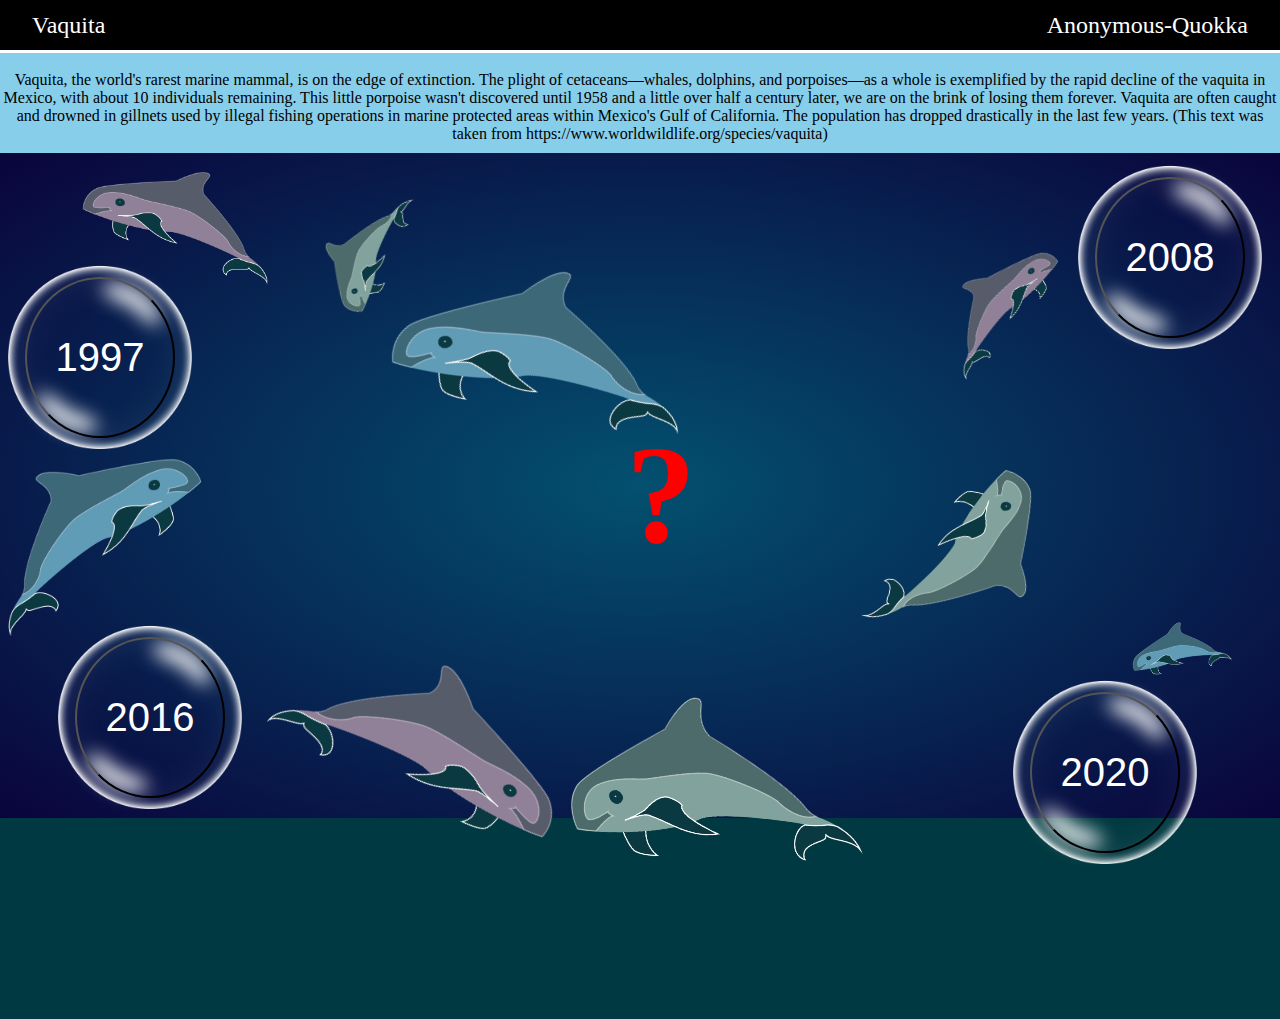
==== index.html @ 41e2b5fb "Vaquita logo update" ====
<!DOCTYPE html>
<html lang="en" dir="ltr">
  <head>
    <meta charset="utf-8">
    <title>The Vaquita Counter</title>
    <link rel="stylesheet" type="text/css" href="css/style.css">
    <script src="https://code.jquery.com/jquery-3.4.1.min.js"></script>
    <script src = "js/scripts.js" defer></script>
  </head>
  <body>
    <div id="heading">
      <div id="heading_holder">
        <p>Vaquita</p>
        <p>Anonymous-Quokka</p>
      </div>
    </div>
    <div id="content">
      <p>
        <br>
        Vaquita, the world's rarest marine mammal, is on the edge of
        extinction. The plight of cetaceans—whales, dolphins, and
        porpoises—as a whole is exemplified by the rapid decline of
        the vaquita in Mexico, with about 10 individuals remaining.
        This little porpoise wasn't discovered until 1958 and a little
        over half a century later, we are on the brink of losing them
        forever. Vaquita are often caught and drowned in gillnets used
        by illegal fishing operations in marine protected areas within
        Mexico's Gulf of California. The population has dropped
        drastically in the last few years. (This text was taken from
        https://www.worldwildlife.org/species/vaquita)
      </p>
    </div>
    <div id="vaquitas">
      <img src="img/vaquita-purple.png" id="purple1">
      <img src="img/vaquita-blue.png" id="blue1">
      <img src="img/vaquita-green.png" id="green1">

      <img src="img/vaquita-purple.png" id="purple2">
      <img src="img/vaquita-blue.png" id="blue2">
      <img src="img/vaquita-green.png" id="green2">

      <img src="img/vaquita-purple.png" id="purple3">
      <img src="img/vaquita-blue.png" id="blue3">
      <img src="img/vaquita-green.png" id="green3">
    </div>
    <div class="buttons">
      <div id="bubble1">
        <div class="bubble_button">
          <button id="button1">1997</button>
          <img src="img/bubble.png" alt="a bubble">
        </div>
      </div>

      <div id="bubble2">
        <div class="bubble_button">
          <img src="img/bubble.png" alt="a bubble">
          <button id="button2">2008</button>
        </div>
      </div>

      <div id="bubble3">
        <div class="bubble_button">
          <img src="img/bubble.png" alt="a bubble">
          <button id="button3">2016</button>
        </div>
      </div>

      <div id="bubble4">
        <div class="bubble_button">
          <img src="img/bubble.png" alt="a bubble">
          <button id="button4">2020</button>
        </div>
      </div>

    </div>
    <div id="media">
      <div id="counter_bubble">
        <h1>?</h1>
      </div>
    </div>
  </body>
</html>
---- css/style.css ----
body {
  margin: 0px;
  width: 100%;
  height: 100%;
  background-color: #003941;
}

#heading {
  background-color: black; /*Color for all heading*/
  height: 50px;
  width: 100%;
  border-bottom: solid white 3px;
  position: fixed; /*keeps the element from moving with scroll*/
  top: 0px;
  z-index: 1; /*prevent the elements below from overlapping the heading*/
}

#heading_holder {
  width: 95%;
  color: white;
  text-emphasis: bold;
  font-size: auto;
  display: flex; /*sets up for special layout*/
  justify-content: space-between; /*displays el's on same line but opp sides*/
  padding-top: 0%;
  font-size: 150%;
  margin-left: 2.5%;
}

#heading_holder p {
  margin: 1% 0%;
  font-size: 100%;
}

#content {
  background-color: skyblue;
  text-align: center;
  margin: 0px;
  margin-top: 53px; /*pushes element below #heading*/
  height: 100px;

}

#media {
  text-align: center;
  margin-left: 0px;
  width: 100%;
  height: 665px;
  background: radial-gradient(#03506f, #0a043c);
  z-index: 2;
}

#counter_bubble {
  color: red;
  /* background: radial-gradient(#d3e0ea, #276678); */
  position: absolute;
  left: 37%;
  top: 320px;
  font-size: 70px;
  text-align: center;
  height: 375px;
  width: 375px;
  /*
  border: solid white 5px;
  border-radius: 50%;
  */
}

#counter {
  opacity: 1;
}
.buttons {
    text-align: center;
}

.bubble_button {
  position: relative;
  height: 215px;
  width: 200px;
}

.bubble_button img {
  width: 100%;
  height: 100%;
}

.bubble_button button {
  color: white;
  font-size: 250%;
  position: absolute;
  height: 75%;
  width: 75%;
  top: 12.5%;
  left: 12.5%;
  background-color: transparent;
  border-radius: 100%;
}

#bubble1 {
  position: absolute;
  z-index: 3;
  /* background-image: url(bubble.png); */
    top: 250px;
}
#bubble2 {
  position: absolute;
  top: 150px;
  right: 10px;
}
#bubble3 {
  position: absolute;
  bottom: 75px;
  left: 50px;
}

#bubble4 {
  position: absolute;
  bottom: 20px;
  right: 75px;
}

#purple1 {
  width: 200px;
  position: absolute;
  top: 150px;
  left: 75px;
}

#blue1 {
  position: absolute;
  width: 250px;
  top: 450px;
  left: -20px;
  transform: rotate(-35deg);
  transform: scaleX(-1);
}

#green1 {
  position: absolute;
  width: 250px;
  top: 450px;
  right: 200px;
  transform: rotate(100deg);
}

#purple2 {
  width: 300px;
  position: absolute;
  bottom: 25px;
  left: 275px;
  transform: scaleX(-1) rotate(-45deg);
}

#blue2 {
  position: absolute;
  width: 100px;
  bottom: 200px;
  right: 50px;
  transform: rotate(-45deg);
}

#green2 {
  position: absolute;
  width: 150px;
  top: 200px;
  left: 300px;
  transform: rotate(-100deg);
}

#purple3 {
  width: 150px;
  position: absolute;
  top: 250px;
  right: 200px;
  transform: scaleX(-1) rotate(30deg);
}

#blue3 {
  position: absolute;
  width: 300px;
  bottom: 400px;
  right: 600px;
  transform: rotate(-45deg) rotate(20deg);
}

#green3 {
  position: absolute;
  width: 350px;
  bottom: -50px;
  right: 400px;
  transform:rotate(-30deg);
}
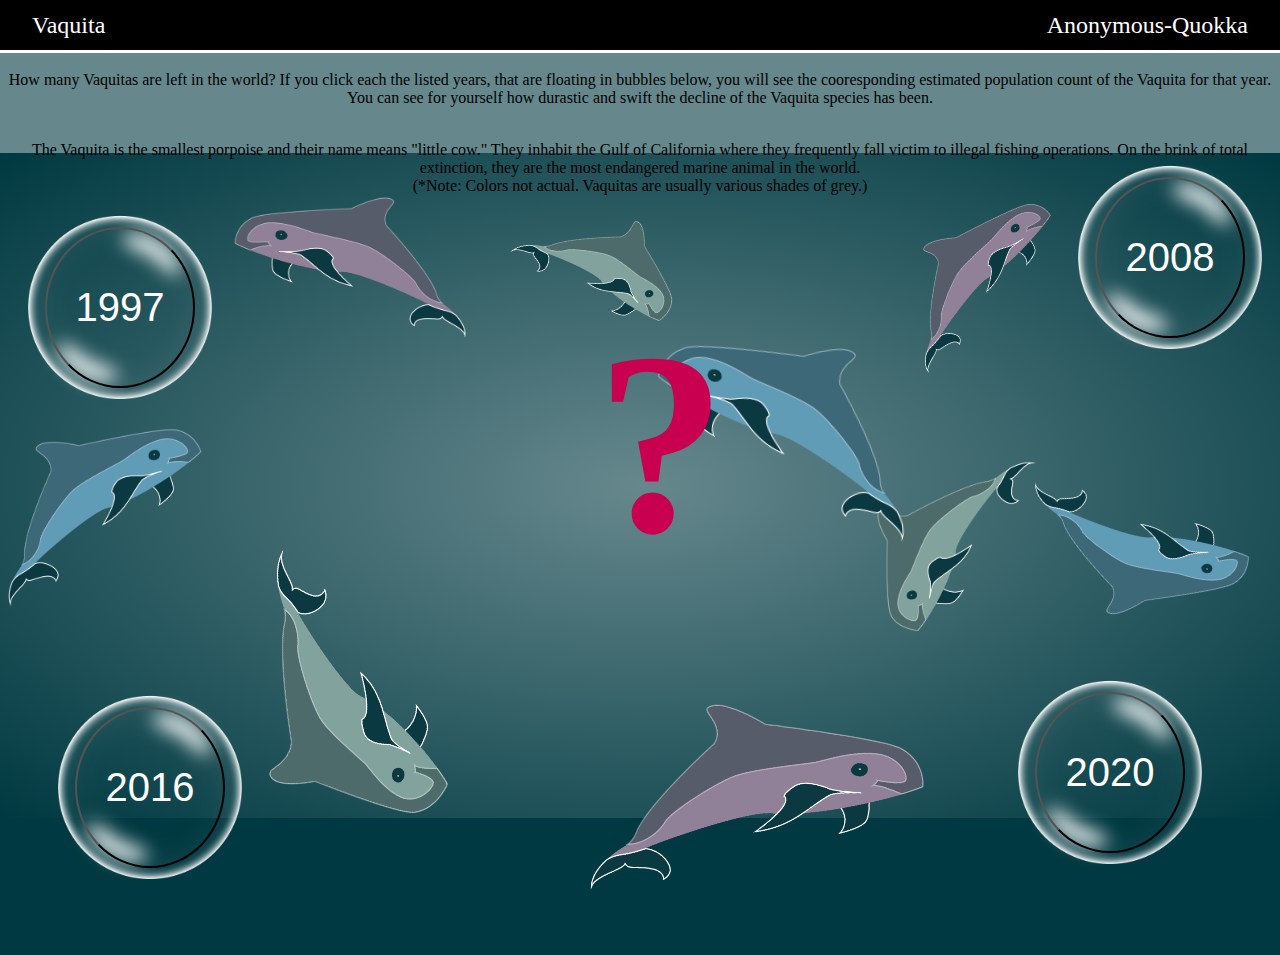
==== commit 0598f307: "Text Change + New subContent Divs" ====
--- a/index.html
+++ b/index.html
@@ -15,21 +15,25 @@
       </div>
     </div>
     <div id="content">
-      <p>
-        <br>
-        Vaquita, the world's rarest marine mammal, is on the edge of
-        extinction. The plight of cetaceans—whales, dolphins, and
-        porpoises—as a whole is exemplified by the rapid decline of
-        the vaquita in Mexico, with about 10 individuals remaining.
-        This little porpoise wasn't discovered until 1958 and a little
-        over half a century later, we are on the brink of losing them
-        forever. Vaquita are often caught and drowned in gillnets used
-        by illegal fishing operations in marine protected areas within
-        Mexico's Gulf of California. The population has dropped
-        drastically in the last few years. (This text was taken from
-        https://www.worldwildlife.org/species/vaquita)
-      </p>
-    </div>
+      <div id="subContent1">
+        <p>
+          <br>
+          How many Vaquitas are left in the world? If you click each the listed years, that are floating in bubbles below,
+          you will see the cooresponding estimated population count of the Vaquita for that year. You can see for yourself
+          how durastic and swift the decline of the Vaquita species has been.
+        </p>
+      </div>
+        <div id="subContent2">
+          <p>
+            <br>
+            The Vaquita is the smallest porpoise and their name means "little cow." They inhabit the Gulf of California
+            where they frequently fall victim to illegal fishing operations. On the brink of total extinction, they
+            are the most endangered marine animal in the world.
+            <br>
+            (*Note: Colors not actual. Vaquitas are usually various shades of grey.)
+          </p>
+        </div>
+      </div>
     <div id="vaquitas">
       <img src="img/vaquita-purple.png" id="purple1">
       <img src="img/vaquita-blue.png" id="blue1">
--- a/css/style.css
+++ b/css/style.css
@@ -33,11 +33,12 @@
 }
 
 #content {
-  background-color: skyblue;
+  background-color: #66888D;
   text-align: center;
   margin: 0px;
   margin-top: 53px; /*pushes element below #heading*/
   height: 100px;
+  border:wavy;
 
 }
 
@@ -46,20 +47,21 @@
   margin-left: 0px;
   width: 100%;
   height: 665px;
-  background: radial-gradient(#03506f, #0a043c);
+  background: radial-gradient(#66888D, #003941);
   z-index: 2;
 }
 
 #counter_bubble {
-  color: red;
+  color: #C8004F;
   /* background: radial-gradient(#d3e0ea, #276678); */
   position: absolute;
   left: 37%;
-  top: 320px;
-  font-size: 70px;
+  top: 120px;
+  font-size: 130px;
   text-align: center;
   height: 375px;
   width: 375px;
+
   /*
   border: solid white 5px;
   border-radius: 50%;
@@ -100,36 +102,40 @@
   position: absolute;
   z-index: 3;
   /* background-image: url(bubble.png); */
-    top: 250px;
+    top: 200px;
+    left: 20px;
 }
 #bubble2 {
   position: absolute;
   top: 150px;
   right: 10px;
+
 }
 #bubble3 {
   position: absolute;
-  bottom: 75px;
+  bottom: 5px;
   left: 50px;
 }
 
 #bubble4 {
   position: absolute;
   bottom: 20px;
-  right: 75px;
+  right: 70px;
 }
 
 #purple1 {
-  width: 200px;
+  width: 250px;
   position: absolute;
-  top: 150px;
-  left: 75px;
+  top: 170px;
+  left: 225px;
+  transform: rotate(10 deg);
+  transform: scaleX(1);
 }
 
 #blue1 {
   position: absolute;
   width: 250px;
-  top: 450px;
+  top: 420px;
   left: -20px;
   transform: rotate(-35deg);
   transform: scaleX(-1);
@@ -140,37 +146,37 @@
   width: 250px;
   top: 450px;
   right: 200px;
-  transform: rotate(100deg);
+  transform: rotate(270deg);
 }
 
 #purple2 {
-  width: 300px;
+  width: 350px;
   position: absolute;
-  bottom: 25px;
-  left: 275px;
-  transform: scaleX(-1) rotate(-45deg);
+  bottom: -40px;
+  left: 585px;
+  transform: scaleX(-1) rotate(-5deg);
 }
 
 #blue2 {
   position: absolute;
-  width: 100px;
-  bottom: 200px;
-  right: 50px;
-  transform: rotate(-45deg);
+  width: 230px;
+  bottom: 280px;
+  right: 20px;
+  transform: rotate(160deg);
 }
 
 #green2 {
   position: absolute;
-  width: 150px;
+  width: 200px;
   top: 200px;
-  left: 300px;
-  transform: rotate(-100deg);
+  left: 500px;
+  transform: scaleX(-1) rotate(300deg);
 }
 
 #purple3 {
-  width: 150px;
+  width: 200px;
   position: absolute;
-  top: 250px;
+  top: 200px;
   right: 200px;
   transform: scaleX(-1) rotate(30deg);
 }
@@ -178,15 +184,15 @@
 #blue3 {
   position: absolute;
   width: 300px;
-  bottom: 400px;
-  right: 600px;
-  transform: rotate(-45deg) rotate(20deg);
+  bottom: 340px;
+  right: 350px;
+  transform: rotate(-25deg) rotate(20deg);
 }
 
 #green3 {
   position: absolute;
   width: 350px;
-  bottom: -50px;
-  right: 400px;
-  transform:rotate(-30deg);
+  bottom: 70px;
+  right: 750px;
+  transform:rotate(200deg);
 }
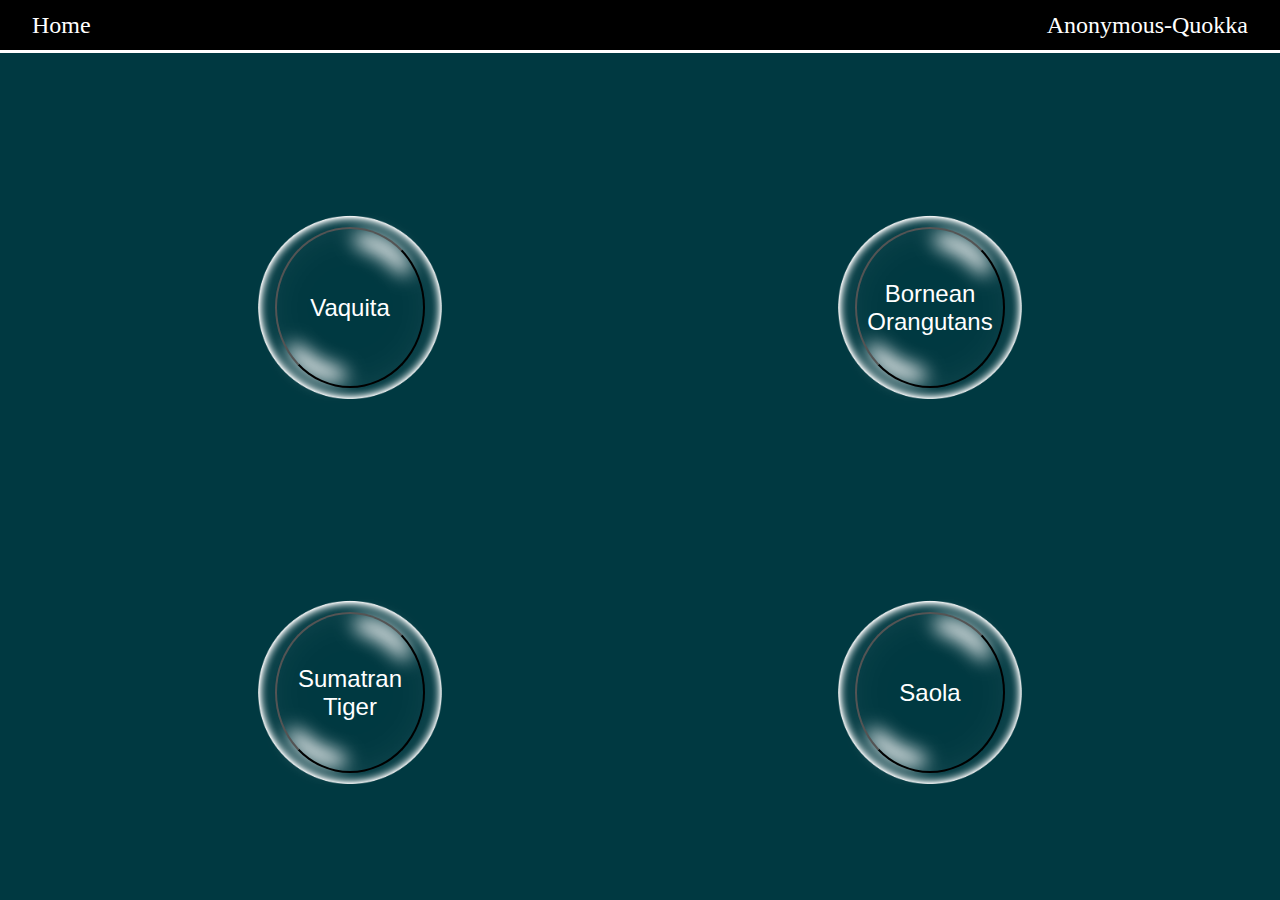
==== commit d33f6ac7: "Home page framework" ====
--- a/index.html
+++ b/index.html
@@ -1,86 +1,60 @@
 <!DOCTYPE html>
 <html lang="en" dir="ltr">
-  <head>
-    <meta charset="utf-8">
-    <title>The Vaquita Counter</title>
-    <link rel="stylesheet" type="text/css" href="css/style.css">
-    <script src="https://code.jquery.com/jquery-3.4.1.min.js"></script>
-    <script src = "js/scripts.js" defer></script>
-  </head>
-  <body>
-    <div id="heading">
-      <div id="heading_holder">
-        <p>Vaquita</p>
-        <p>Anonymous-Quokka</p>
+<head>
+  <meta charset="utf-8">
+  <title>Home</title>
+  <link rel="stylesheet" type="text/css" href="css/style.css">
+  <script src="https://code.jquery.com/jquery-3.4.1.min.js"></script>
+  <script src = "js/scripts.js" defer></script>
+</head>
+<body>
+  <div id="heading">
+    <div id="heading_holder">
+      <p>Home</p>
+      <p>Anonymous-Quokka</p>
+    </div>
+  </div>
+
+  <!-- <div id="content">
+  </div> -->
+
+  <div class="buttons">
+
+    <div id="bubble1">
+      <div class="bubble_button">
+        <form method="POST" action="vaquita/index.html">
+          <button id="button1">Vaquita</button>
+          <img src="img/bubble.png" alt="a bubble">
+        </form>
       </div>
     </div>
-    <div id="content">
-      <div id="subContent1">
-        <p>
-          <br>
-          How many Vaquitas are left in the world? If you click each the listed years, that are floating in bubbles below,
-          you will see the cooresponding estimated population count of the Vaquita for that year. You can see for yourself
-          how durastic and swift the decline of the Vaquita species has been.
-        </p>
-      </div>
-        <div id="subContent2">
-          <p>
-            <br>
-            The Vaquita is the smallest porpoise and their name means "little cow." They inhabit the Gulf of California
-            where they frequently fall victim to illegal fishing operations. On the brink of total extinction, they
-            are the most endangered marine animal in the world.
-            <br>
-            (*Note: Colors not actual. Vaquitas are usually various shades of grey.)
-          </p>
-        </div>
-      </div>
-    <div id="vaquitas">
-      <img src="img/vaquita-purple.png" id="purple1">
-      <img src="img/vaquita-blue.png" id="blue1">
-      <img src="img/vaquita-green.png" id="green1">
 
-      <img src="img/vaquita-purple.png" id="purple2">
-      <img src="img/vaquita-blue.png" id="blue2">
-      <img src="img/vaquita-green.png" id="green2">
-
-      <img src="img/vaquita-purple.png" id="purple3">
-      <img src="img/vaquita-blue.png" id="blue3">
-      <img src="img/vaquita-green.png" id="green3">
-    </div>
-    <div class="buttons">
-      <div id="bubble1">
-        <div class="bubble_button">
-          <button id="button1">1997</button>
+    <div id="bubble2">
+      <div class="bubble_button">
+        <form method="POST" action="orangutans/index.html">
           <img src="img/bubble.png" alt="a bubble">
-        </div>
-      </div>
-
-      <div id="bubble2">
-        <div class="bubble_button">
-          <img src="img/bubble.png" alt="a bubble">
-          <button id="button2">2008</button>
-        </div>
-      </div>
-
-      <div id="bubble3">
-        <div class="bubble_button">
-          <img src="img/bubble.png" alt="a bubble">
-          <button id="button3">2016</button>
-        </div>
-      </div>
-
-      <div id="bubble4">
-        <div class="bubble_button">
-          <img src="img/bubble.png" alt="a bubble">
-          <button id="button4">2020</button>
-        </div>
-      </div>
-
-    </div>
-    <div id="media">
-      <div id="counter_bubble">
-        <h1>?</h1>
+          <button id="button2">Bornean Orangutans</button>
+        </form>
       </div>
     </div>
-  </body>
+
+    <div id="bubble3">
+      <div class="bubble_button">
+        <form method="POST" action="tiger/index.html">
+          <img src="img/bubble.png" alt="a bubble">
+          <button id="button3">Sumatran Tiger</button>
+        </form>
+      </div>
+    </div>
+
+    <div id="bubble4">
+      <div class="bubble_button">
+        <form method="POST" action="Saola/index.html">
+          <img src="img/bubble.png" alt="a bubble">
+          <button id="button4">Saola</button>
+        </form>
+      </div>
+    </div>
+  </div>
+</body>
 </html>
--- a/css/style.css
+++ b/css/style.css
@@ -3,6 +3,8 @@
   width: 100%;
   height: 100%;
   background-color: #003941;
+  overflow-x: hidden;
+  overflow-y: hidden;
 }
 
 #heading {
@@ -32,45 +34,16 @@
   font-size: 100%;
 }
 
-#content {
+/* #content {
   background-color: #66888D;
   text-align: center;
   margin: 0px;
-  margin-top: 53px; /*pushes element below #heading*/
+  margin-top: 53px;
   height: 100px;
-  border:wavy;
+  color: #FFFFFF;
+  font-size: 17px;
+} */
 
-}
-
-#media {
-  text-align: center;
-  margin-left: 0px;
-  width: 100%;
-  height: 665px;
-  background: radial-gradient(#66888D, #003941);
-  z-index: 2;
-}
-
-#counter_bubble {
-  color: #C8004F;
-  /* background: radial-gradient(#d3e0ea, #276678); */
-  position: absolute;
-  left: 37%;
-  top: 120px;
-  font-size: 130px;
-  text-align: center;
-  height: 375px;
-  width: 375px;
-
-  /*
-  border: solid white 5px;
-  border-radius: 50%;
-  */
-}
-
-#counter {
-  opacity: 1;
-}
 .buttons {
     text-align: center;
 }
@@ -88,7 +61,7 @@
 
 .bubble_button button {
   color: white;
-  font-size: 250%;
+  font-size: 150%;
   position: absolute;
   height: 75%;
   width: 75%;
@@ -103,96 +76,22 @@
   z-index: 3;
   /* background-image: url(bubble.png); */
     top: 200px;
-    left: 20px;
+    left: 250px;
 }
 #bubble2 {
   position: absolute;
-  top: 150px;
-  right: 10px;
+  top: 200px;
+  right: 250px;
 
 }
 #bubble3 {
   position: absolute;
-  bottom: 5px;
-  left: 50px;
+  bottom: 100px;
+  left: 250px;
 }
 
 #bubble4 {
   position: absolute;
-  bottom: 20px;
-  right: 70px;
+  bottom: 100px;
+  right: 250px;
 }
-
-#purple1 {
-  width: 250px;
-  position: absolute;
-  top: 170px;
-  left: 225px;
-  transform: rotate(10 deg);
-  transform: scaleX(1);
-}
-
-#blue1 {
-  position: absolute;
-  width: 250px;
-  top: 420px;
-  left: -20px;
-  transform: rotate(-35deg);
-  transform: scaleX(-1);
-}
-
-#green1 {
-  position: absolute;
-  width: 250px;
-  top: 450px;
-  right: 200px;
-  transform: rotate(270deg);
-}
-
-#purple2 {
-  width: 350px;
-  position: absolute;
-  bottom: -40px;
-  left: 585px;
-  transform: scaleX(-1) rotate(-5deg);
-}
-
-#blue2 {
-  position: absolute;
-  width: 230px;
-  bottom: 280px;
-  right: 20px;
-  transform: rotate(160deg);
-}
-
-#green2 {
-  position: absolute;
-  width: 200px;
-  top: 200px;
-  left: 500px;
-  transform: scaleX(-1) rotate(300deg);
-}
-
-#purple3 {
-  width: 200px;
-  position: absolute;
-  top: 200px;
-  right: 200px;
-  transform: scaleX(-1) rotate(30deg);
-}
-
-#blue3 {
-  position: absolute;
-  width: 300px;
-  bottom: 340px;
-  right: 350px;
-  transform: rotate(-25deg) rotate(20deg);
-}
-
-#green3 {
-  position: absolute;
-  width: 350px;
-  bottom: 70px;
-  right: 750px;
-  transform:rotate(200deg);
-}
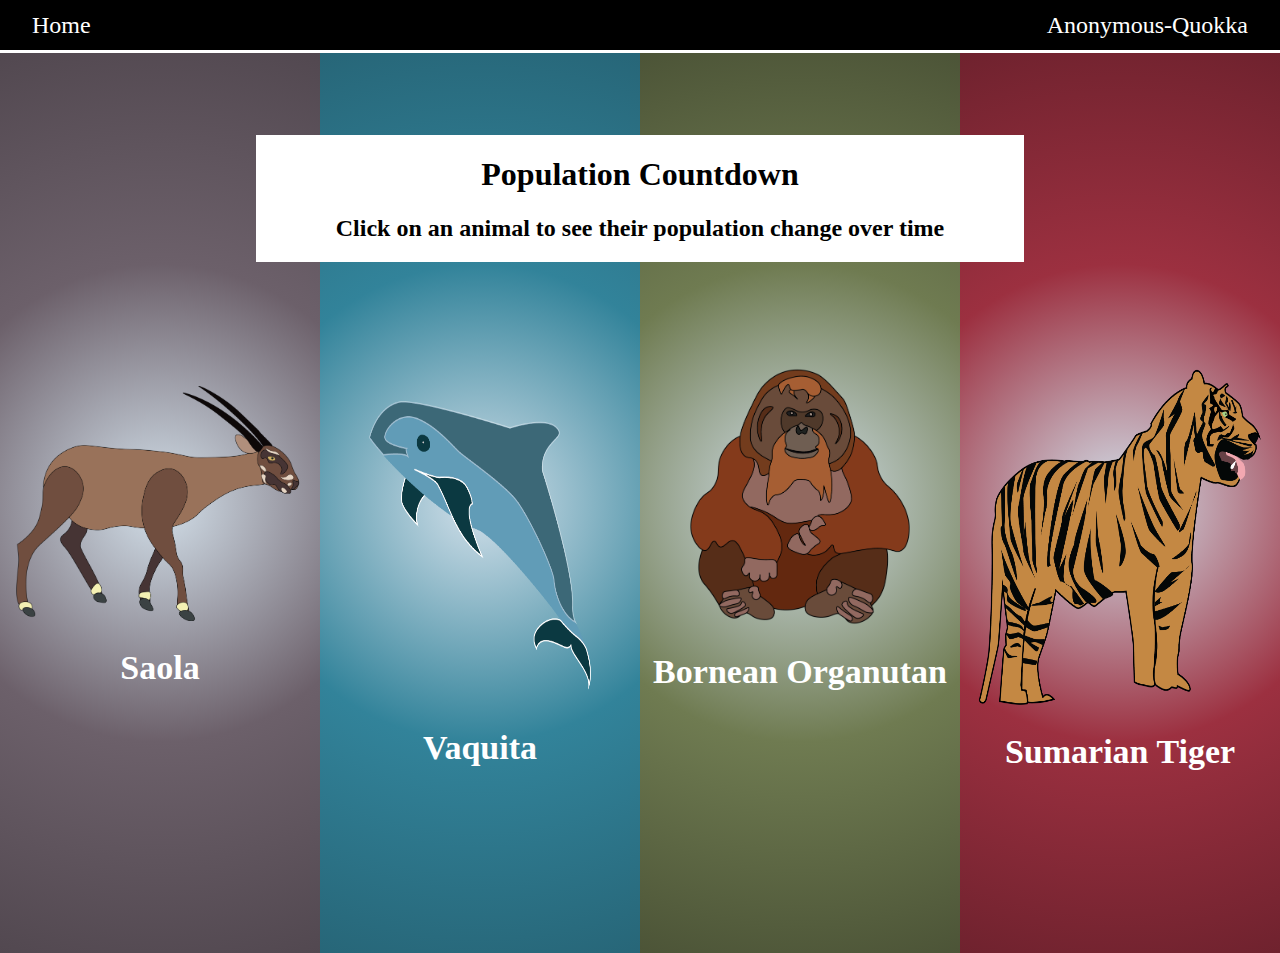
==== commit b3637499: "Home Page Draft" ====
--- a/index.html
+++ b/index.html
@@ -14,46 +14,26 @@
       <p>Anonymous-Quokka</p>
     </div>
   </div>
-
-  <!-- <div id="content">
-  </div> -->
-
-  <div class="buttons">
-
-    <div id="bubble1">
-      <div class="bubble_button">
-        <form method="POST" action="vaquita/index.html">
-          <button id="button1">Vaquita</button>
-          <img src="img/bubble.png" alt="a bubble">
-        </form>
-      </div>
+  <div id="instructions">
+    <h1>Population Countdown</h1>
+    <h2>Click on an animal to see their population change over time</h2>
+  </div>
+  <div id="content">
+    <div id="saolaContent" class="column">
+      <input type="image" src="img/saola.png" id="saolaButton" />
+      <h1>Saola</h1>
     </div>
-
-    <div id="bubble2">
-      <div class="bubble_button">
-        <form method="POST" action="orangutans/index.html">
-          <img src="img/bubble.png" alt="a bubble">
-          <button id="button2">Bornean Orangutans</button>
-        </form>
-      </div>
+    <div id="vaquitaContent" class="column">
+      <input type="image" src="img/vaquita-blue.png" id="vaquitaButton" />
+      <h1>Vaquita</h1>
     </div>
-
-    <div id="bubble3">
-      <div class="bubble_button">
-        <form method="POST" action="tiger/index.html">
-          <img src="img/bubble.png" alt="a bubble">
-          <button id="button3">Sumatran Tiger</button>
-        </form>
-      </div>
+    <div id="orangutanContent" class="column">
+      <input type="image" src="img/orangutan.png" id="orangutanButton" />
+      <h1>Bornean Organutan</h1>
     </div>
-
-    <div id="bubble4">
-      <div class="bubble_button">
-        <form method="POST" action="Saola/index.html">
-          <img src="img/bubble.png" alt="a bubble">
-          <button id="button4">Saola</button>
-        </form>
-      </div>
+    <div id="tigerContent" class="column">
+      <input type="image" src="img/tiger.png" id="tigerButton" />
+      <h1>Sumarian Tiger</h1>
     </div>
   </div>
 </body>
--- a/css/style.css
+++ b/css/style.css
@@ -34,64 +34,79 @@
   font-size: 100%;
 }
 
-/* #content {
+#instructions {
+  background: white;
+  text-align: center;
+  width: 60%;
+  left: 20%;
+  top: 15%;
+  position: absolute;
+}
+
+#content {
   background-color: #66888D;
-  text-align: center;
   margin: 0px;
   margin-top: 53px;
-  height: 100px;
+  width: 100%;
+  height: 100vh;
+  bottom: 0px;
   color: #FFFFFF;
   font-size: 17px;
-} */
-
-.buttons {
-    text-align: center;
+  display: flex;
+  flex-direction: row;
 }
 
-.bubble_button {
-  position: relative;
-  height: 215px;
-  width: 200px;
+.column {
+  table-layout: fixed;
+  width: 25%;
 }
 
-.bubble_button img {
-  width: 100%;
-  height: 100%;
+#saolaContent {
+  background: radial-gradient(circle at 50%, #d3e0ea, #6c606a, #524850);
+  text-align: center;
 }
 
-.bubble_button button {
-  color: white;
-  font-size: 150%;
-  position: absolute;
-  height: 75%;
-  width: 75%;
-  top: 12.5%;
-  left: 12.5%;
-  background-color: transparent;
-  border-radius: 100%;
+#saolaButton {
+  width: 90%;
+  margin-top: 37vh;
 }
 
-#bubble1 {
-  position: absolute;
-  z-index: 3;
-  /* background-image: url(bubble.png); */
-    top: 200px;
-    left: 250px;
-}
-#bubble2 {
-  position: absolute;
-  top: 200px;
-  right: 250px;
-
-}
-#bubble3 {
-  position: absolute;
-  bottom: 100px;
-  left: 250px;
+#vaquitaContent {
+  background: radial-gradient(circle at 50%, #d3e0ea, #32839a, #276678);
+  text-align: center;
 }
 
-#bubble4 {
-  position: absolute;
-  bottom: 100px;
-  right: 250px;
+#vaquitaButton {
+  width: 90%;
+  height: 35%;
+  margin-top: 37vh;
 }
+
+#orangutanContent {
+  background: radial-gradient(circle at 50%, #d3e0ea, #6f7b51, #4C5437);
+  text-align: center;
+}
+
+#orangutanButton {
+  width: 70%;
+  margin-top: 35vh;
+}
+
+#tigerContent {
+  background: radial-gradient(circle at 50%, #d3e0ea, #9c3040, #6F222E);
+  text-align: center;
+}
+
+#tigerButton {
+  width: 90%;
+  height: 37.5%;
+  margin-top: 35vh;
+}
+
+button {
+  margin-top: 80%;
+  width: 75%;
+  height: 15%;
+  font-size: 150%;
+  margin-left: 12.5%;
+}
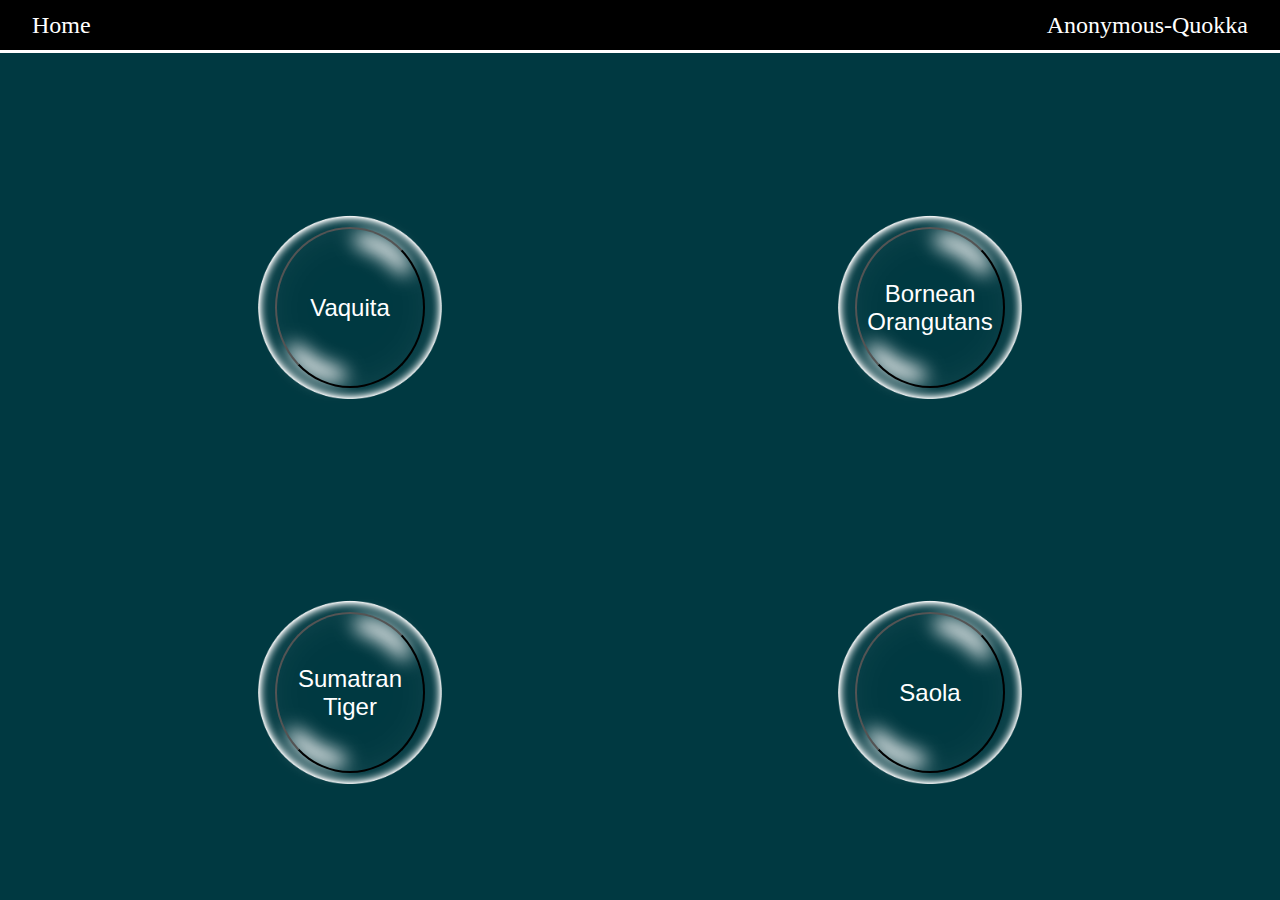
==== commit c5ee2d4b: "Testing Round 1" ====
--- a/index.html
+++ b/index.html
@@ -5,7 +5,7 @@
   <title>Home</title>
   <link rel="stylesheet" type="text/css" href="css/style.css">
   <script src="https://code.jquery.com/jquery-3.4.1.min.js"></script>
-  <script src = "js/scripts.js" defer></script>
+  <script src = "js/master.js" defer></script>
 </head>
 <body>
   <div id="heading">
@@ -14,26 +14,45 @@
       <p>Anonymous-Quokka</p>
     </div>
   </div>
-  <div id="instructions">
-    <h1>Population Countdown</h1>
-    <h2>Click on an animal to see their population change over time</h2>
-  </div>
-  <div id="content">
-    <div id="saolaContent" class="column">
-      <input type="image" src="img/saola.png" id="saolaButton" />
-      <h1>Saola</h1>
+
+  <!-- <div id="content">
+  </div> -->
+
+  <div class="buttons">
+    <div id="bubble1">
+      <div class="bubble_button">
+        <form method="POST" action="vaquita/index.html">
+          <button id="button1">Vaquita</button>
+          <img src="img/bubble.png" alt="a bubble">
+        </form>
+      </div>
     </div>
-    <div id="vaquitaContent" class="column">
-      <input type="image" src="img/vaquita-blue.png" id="vaquitaButton" />
-      <h1>Vaquita</h1>
+
+    <div id="bubble2">
+      <div class="bubble_button">
+        <form method="POST" action="orangutans/index.html">
+          <img src="img/bubble.png" alt="a bubble">
+          <button id="button2">Bornean Orangutans</button>
+        </form>
+      </div>
     </div>
-    <div id="orangutanContent" class="column">
-      <input type="image" src="img/orangutan.png" id="orangutanButton" />
-      <h1>Bornean Organutan</h1>
+
+    <div id="bubble3">
+      <div class="bubble_button">
+        <form method="POST" action="tiger/index.html">
+          <img src="img/bubble.png" alt="a bubble">
+          <button id="button3">Sumatran Tiger</button>
+        </form>
+      </div>
     </div>
-    <div id="tigerContent" class="column">
-      <input type="image" src="img/tiger.png" id="tigerButton" />
-      <h1>Sumarian Tiger</h1>
+
+    <div id="bubble4">
+      <div class="bubble_button">
+        <form method="POST" action="Saola/index.html">
+          <img src="img/bubble.png" alt="a bubble">
+          <button id="button4">Saola</button>
+        </form>
+      </div>
     </div>
   </div>
 </body>
--- a/css/style.css
+++ b/css/style.css
@@ -1,3 +1,5 @@
+/*THIS IS FOR THE HOME PAGE"*/
+
 body {
   margin: 0px;
   width: 100%;
@@ -34,79 +36,64 @@
   font-size: 100%;
 }
 
-#instructions {
-  background: white;
+/* #content {
+  background-color: #66888D;
   text-align: center;
-  width: 60%;
-  left: 20%;
-  top: 15%;
-  position: absolute;
+  margin: 0px;
+  margin-top: 53px;
+  height: 100px;
+  color: #FFFFFF;
+  font-size: 17px;
+} */
+
+.buttons {
+    text-align: center;
 }
 
-#content {
-  background-color: #66888D;
-  margin: 0px;
-  margin-top: 53px;
-  width: 100%;
-  height: 100vh;
-  bottom: 0px;
-  color: #FFFFFF;
-  font-size: 17px;
-  display: flex;
-  flex-direction: row;
+.bubble_button {
+  position: relative;
+  height: 215px;
+  width: 200px;
 }
 
-.column {
-  table-layout: fixed;
-  width: 25%;
+.bubble_button img {
+  width: 100%;
+  height: 100%;
 }
 
-#saolaContent {
-  background: radial-gradient(circle at 50%, #d3e0ea, #6c606a, #524850);
-  text-align: center;
+.bubble_button button {
+  color: white;
+  font-size: 150%;
+  position: absolute;
+  height: 75%;
+  width: 75%;
+  top: 12.5%;
+  left: 12.5%;
+  background-color: transparent;
+  border-radius: 100%;
 }
 
-#saolaButton {
-  width: 90%;
-  margin-top: 37vh;
+#bubble1 {
+  position: absolute;
+  z-index: 3;
+  /* background-image: url(bubble.png); */
+    top: 200px;
+    left: 250px;
+}
+#bubble2 {
+  position: absolute;
+  top: 200px;
+  right: 250px;
+
+}
+#bubble3 {
+  position: absolute;
+  bottom: 100px;
+  left: 250px;
 }
 
-#vaquitaContent {
-  background: radial-gradient(circle at 50%, #d3e0ea, #32839a, #276678);
-  text-align: center;
+#bubble4 {
+  position: absolute;
+  bottom: 100px;
+  right: 250px;
 }
-
-#vaquitaButton {
-  width: 90%;
-  height: 35%;
-  margin-top: 37vh;
-}
-
-#orangutanContent {
-  background: radial-gradient(circle at 50%, #d3e0ea, #6f7b51, #4C5437);
-  text-align: center;
-}
-
-#orangutanButton {
-  width: 70%;
-  margin-top: 35vh;
-}
-
-#tigerContent {
-  background: radial-gradient(circle at 50%, #d3e0ea, #9c3040, #6F222E);
-  text-align: center;
-}
-
-#tigerButton {
-  width: 90%;
-  height: 37.5%;
-  margin-top: 35vh;
-}
-
-button {
-  margin-top: 80%;
-  width: 75%;
-  height: 15%;
-  font-size: 150%;
-  margin-left: 12.5%;
-}
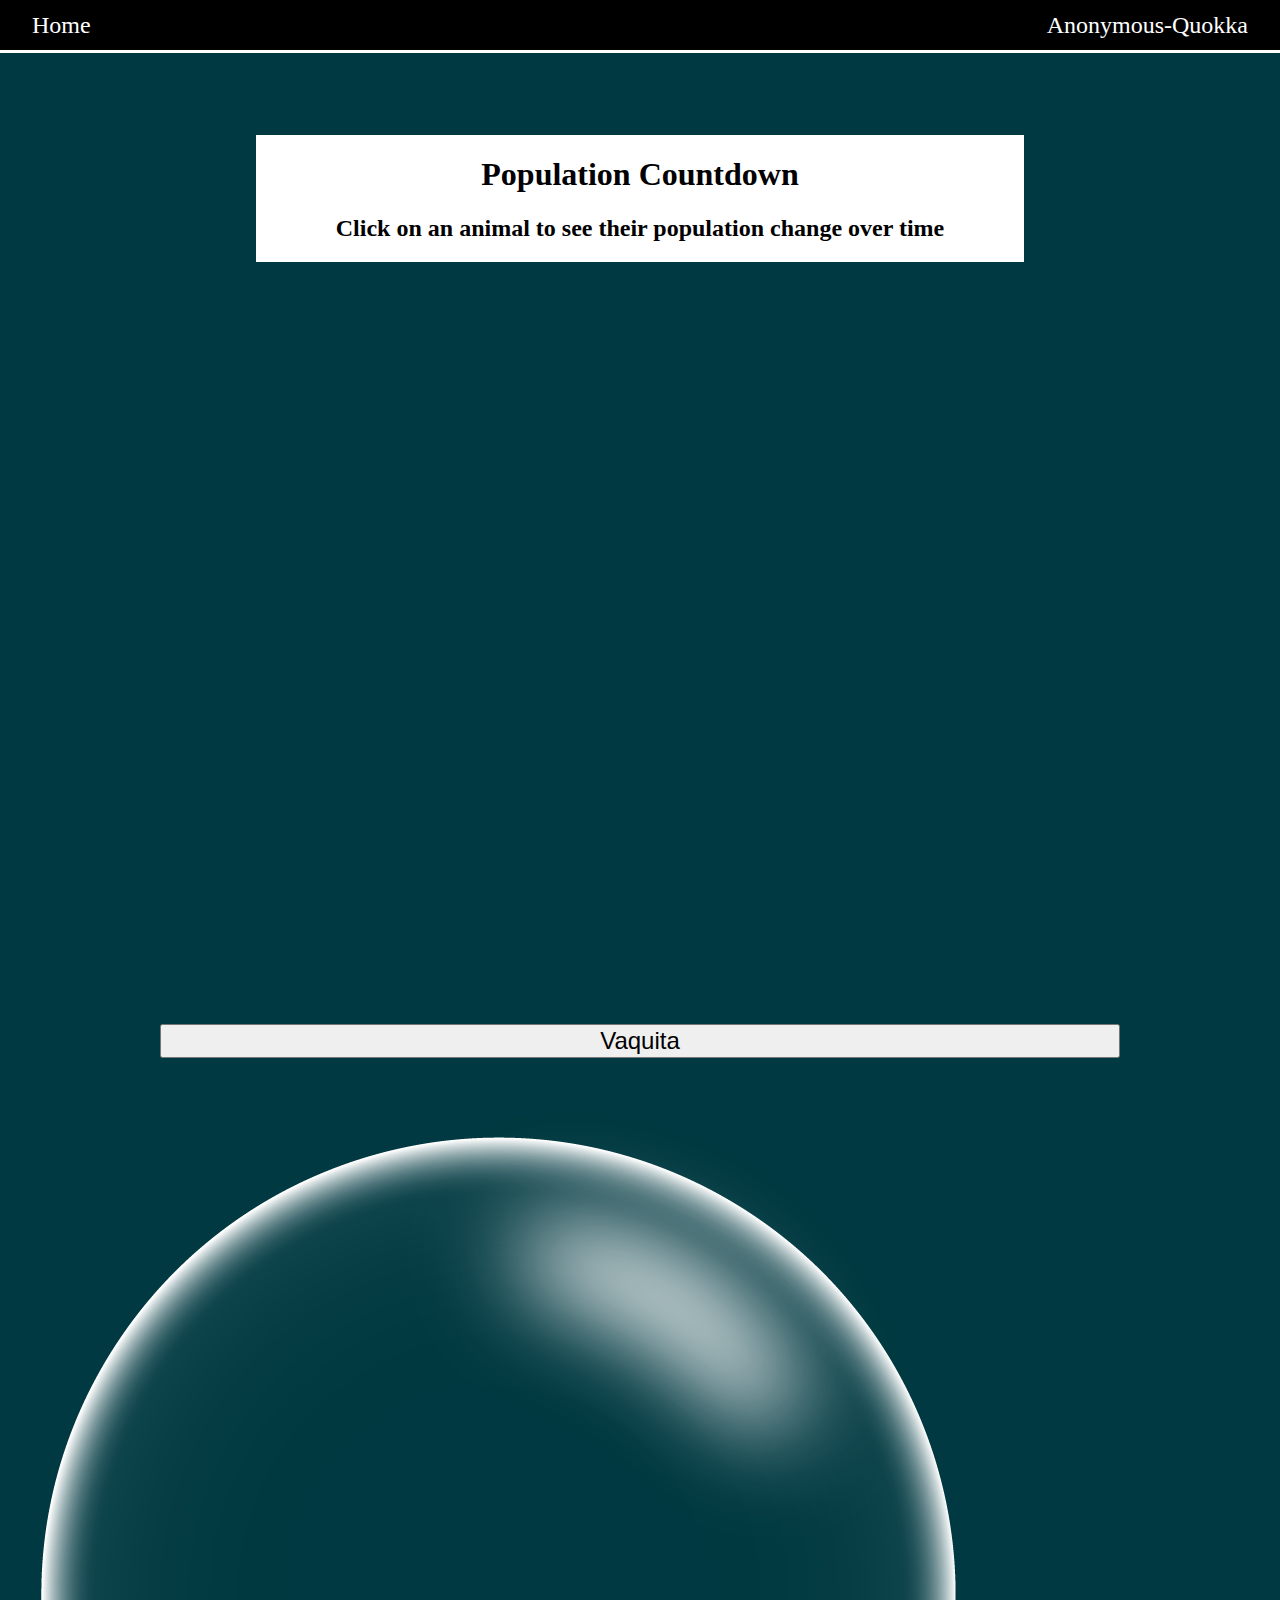
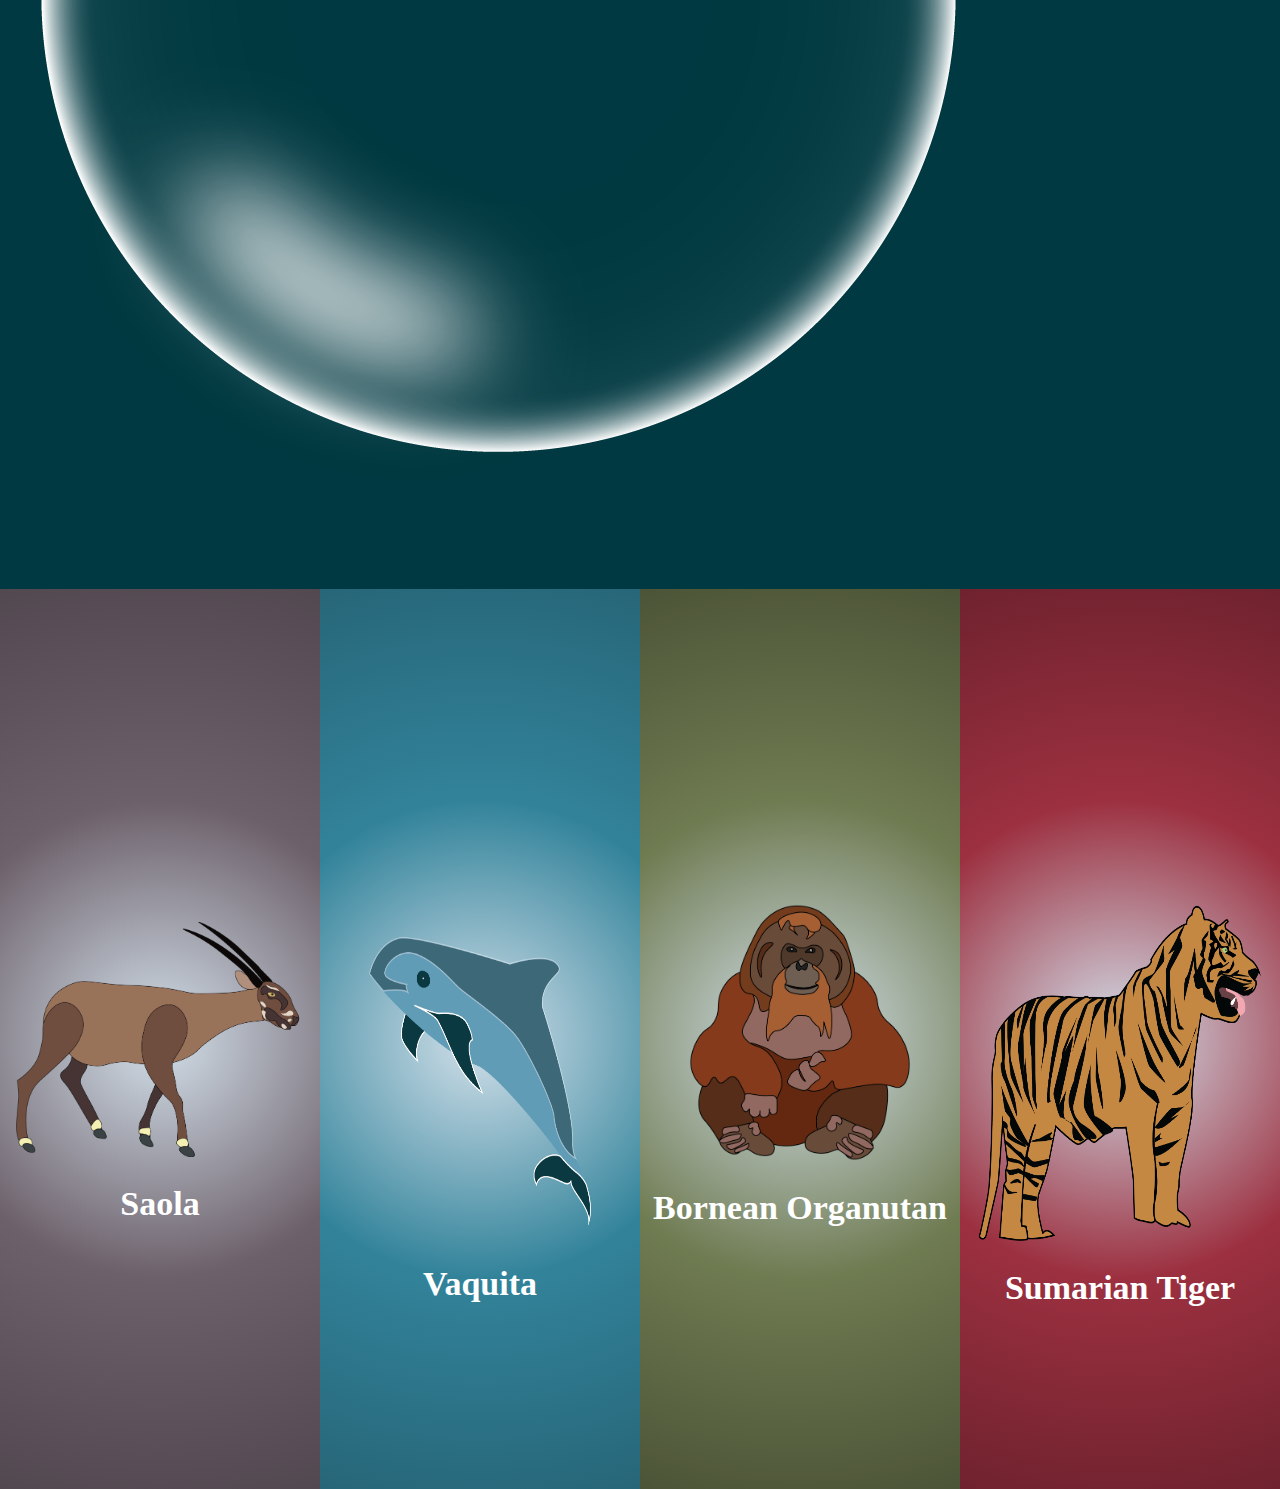
==== commit 69b62e33: "Merge branch 'Master' of https://github.com/Anonymous-Quokka/Group-4-Website into Master" ====
--- a/index.html
+++ b/index.html
@@ -26,33 +26,26 @@
           <img src="img/bubble.png" alt="a bubble">
         </form>
       </div>
+  <div id="instructions">
+    <h1>Population Countdown</h1>
+    <h2>Click on an animal to see their population change over time</h2>
+  </div>
+  <div id="content">
+    <div id="saolaContent" class="column">
+      <input type="image" src="img/saola.png" id="saolaButton" />
+      <h1>Saola</h1>
     </div>
-
-    <div id="bubble2">
-      <div class="bubble_button">
-        <form method="POST" action="orangutans/index.html">
-          <img src="img/bubble.png" alt="a bubble">
-          <button id="button2">Bornean Orangutans</button>
-        </form>
-      </div>
+    <div id="vaquitaContent" class="column">
+      <input type="image" src="img/vaquita-blue.png" id="vaquitaButton" />
+      <h1>Vaquita</h1>
     </div>
-
-    <div id="bubble3">
-      <div class="bubble_button">
-        <form method="POST" action="tiger/index.html">
-          <img src="img/bubble.png" alt="a bubble">
-          <button id="button3">Sumatran Tiger</button>
-        </form>
-      </div>
+    <div id="orangutanContent" class="column">
+      <input type="image" src="img/orangutan.png" id="orangutanButton" />
+      <h1>Bornean Organutan</h1>
     </div>
-
-    <div id="bubble4">
-      <div class="bubble_button">
-        <form method="POST" action="Saola/index.html">
-          <img src="img/bubble.png" alt="a bubble">
-          <button id="button4">Saola</button>
-        </form>
-      </div>
+    <div id="tigerContent" class="column">
+      <input type="image" src="img/tiger.png" id="tigerButton" />
+      <h1>Sumarian Tiger</h1>
     </div>
   </div>
 </body>
--- a/css/style.css
+++ b/css/style.css
@@ -36,64 +36,79 @@
   font-size: 100%;
 }
 
-/* #content {
+#instructions {
+  background: white;
+  text-align: center;
+  width: 60%;
+  left: 20%;
+  top: 15%;
+  position: absolute;
+}
+
+#content {
   background-color: #66888D;
-  text-align: center;
   margin: 0px;
   margin-top: 53px;
-  height: 100px;
+  width: 100%;
+  height: 100vh;
+  bottom: 0px;
   color: #FFFFFF;
   font-size: 17px;
-} */
-
-.buttons {
-    text-align: center;
+  display: flex;
+  flex-direction: row;
 }
 
-.bubble_button {
-  position: relative;
-  height: 215px;
-  width: 200px;
+.column {
+  table-layout: fixed;
+  width: 25%;
 }
 
-.bubble_button img {
-  width: 100%;
-  height: 100%;
+#saolaContent {
+  background: radial-gradient(circle at 50%, #d3e0ea, #6c606a, #524850);
+  text-align: center;
 }
 
-.bubble_button button {
-  color: white;
-  font-size: 150%;
-  position: absolute;
-  height: 75%;
-  width: 75%;
-  top: 12.5%;
-  left: 12.5%;
-  background-color: transparent;
-  border-radius: 100%;
+#saolaButton {
+  width: 90%;
+  margin-top: 37vh;
 }
 
-#bubble1 {
-  position: absolute;
-  z-index: 3;
-  /* background-image: url(bubble.png); */
-    top: 200px;
-    left: 250px;
-}
-#bubble2 {
-  position: absolute;
-  top: 200px;
-  right: 250px;
-
-}
-#bubble3 {
-  position: absolute;
-  bottom: 100px;
-  left: 250px;
+#vaquitaContent {
+  background: radial-gradient(circle at 50%, #d3e0ea, #32839a, #276678);
+  text-align: center;
 }
 
-#bubble4 {
-  position: absolute;
-  bottom: 100px;
-  right: 250px;
+#vaquitaButton {
+  width: 90%;
+  height: 35%;
+  margin-top: 37vh;
 }
+
+#orangutanContent {
+  background: radial-gradient(circle at 50%, #d3e0ea, #6f7b51, #4C5437);
+  text-align: center;
+}
+
+#orangutanButton {
+  width: 70%;
+  margin-top: 35vh;
+}
+
+#tigerContent {
+  background: radial-gradient(circle at 50%, #d3e0ea, #9c3040, #6F222E);
+  text-align: center;
+}
+
+#tigerButton {
+  width: 90%;
+  height: 37.5%;
+  margin-top: 35vh;
+}
+
+button {
+  margin-top: 80%;
+  width: 75%;
+  height: 15%;
+  font-size: 150%;
+  margin-left: 12.5%;
+}
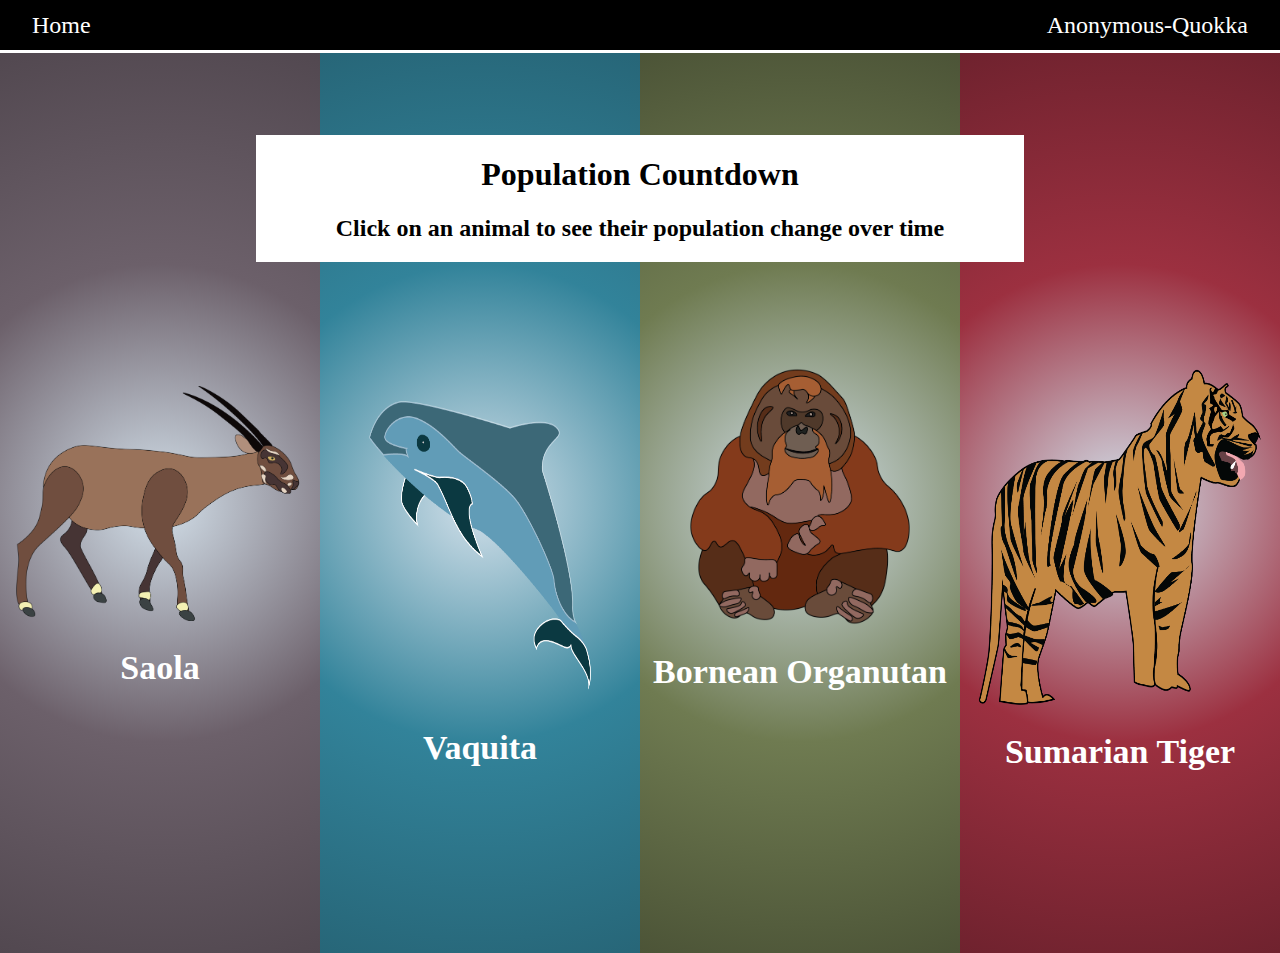
==== commit 958f3b86: "Update #2" ====
--- a/index.html
+++ b/index.html
@@ -15,10 +15,7 @@
     </div>
   </div>
 
-  <!-- <div id="content">
-  </div> -->
-
-  <div class="buttons">
+  <!-- <div class="buttons">
     <div id="bubble1">
       <div class="bubble_button">
         <form method="POST" action="vaquita/index.html">
@@ -26,25 +23,36 @@
           <img src="img/bubble.png" alt="a bubble">
         </form>
       </div>
+    </div>
+  </div> -->
+
   <div id="instructions">
     <h1>Population Countdown</h1>
     <h2>Click on an animal to see their population change over time</h2>
   </div>
   <div id="content">
     <div id="saolaContent" class="column">
-      <input type="image" src="img/saola.png" id="saolaButton" />
+      <a href="vaquita/index.html">
+        <input type="image" src="img/saola.png" id="saolaButton" />
+      </a>
       <h1>Saola</h1>
     </div>
     <div id="vaquitaContent" class="column">
-      <input type="image" src="img/vaquita-blue.png" id="vaquitaButton" />
+      <a href="vaquita/index.html">
+        <input type="image" src="img/vaquita-blue.png" id="vaquitaButton" />
+      </a>
       <h1>Vaquita</h1>
     </div>
     <div id="orangutanContent" class="column">
-      <input type="image" src="img/orangutan.png" id="orangutanButton" />
+      <a href="vaquita/index.html">
+        <input type="image" src="img/orangutan.png" id="orangutanButton" />
+      </a>
       <h1>Bornean Organutan</h1>
     </div>
     <div id="tigerContent" class="column">
-      <input type="image" src="img/tiger.png" id="tigerButton" />
+      <a href="vaquita/index.html">
+        <input type="image" src="img/tiger.png" id="tigerButton" />
+      </a>
       <h1>Sumarian Tiger</h1>
     </div>
   </div>
